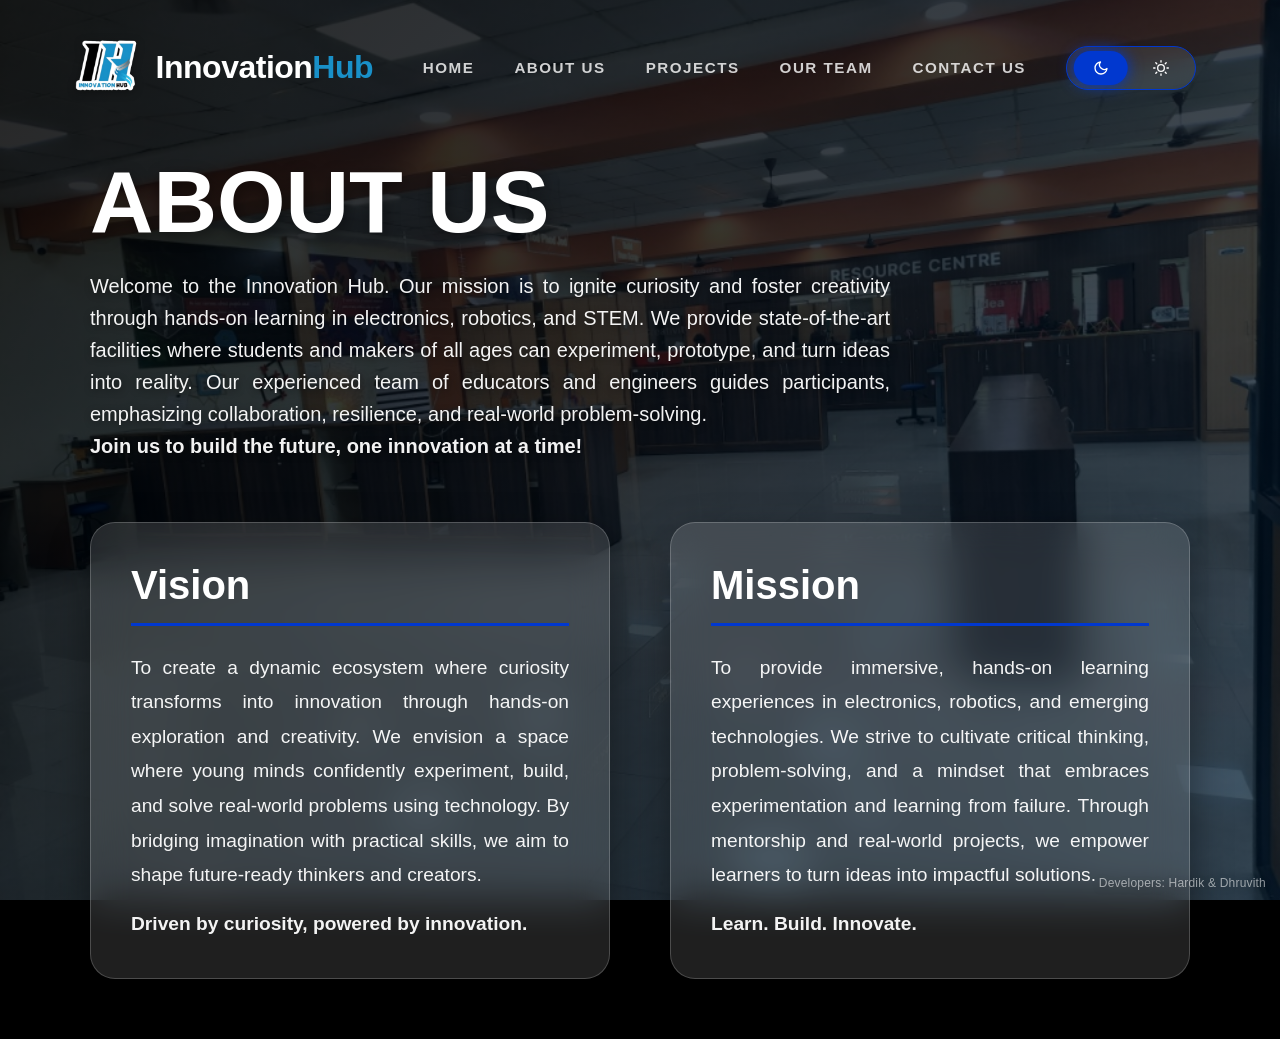
==== about.html @ 6077fe07 "hii" ====
<!DOCTYPE html>
<html lang="en">

<head>
    <meta charset="UTF-8">
    <meta name="viewport" content="width=device-width, initial-scale=1.0">
    <title>About Us | Innovation Hub</title>

    <link rel="icon" type="image/png" href="hub-logo.png">
    <link rel="stylesheet" href="style.css">
</head>

<body data-theme="dark">

    <div class="int-bg-overlay"></div>

    <header class="top-bar">
        <div class="logo-row">
            <div class="title-group">
                <img src="hub-logo.png" alt="Innovation Hub Logo" class="title-logo">
                <span class="hub-name">Innovation<span class="hub-name2">Hub</span></span>
            </div>
            <div class="control-row">
                <div class="top-nav">

                    <a href="home.html">Home</a>
                    <a href="about.html">About Us</a>
                    <a href="project.html">Projects</a>
                    <a href="team.html">Our Team</a>
                    <a href="#">Contact Us</a>
                </div>

                <button class="nav-hamburger" id="navHamburger" aria-label="Open navigation menu" aria-expanded="false"
                    aria-controls="mobileNav">
                    <span class="dot"></span><span class="dot"></span><span class="dot"></span>
                </button>

                <div class="mobile-nav" id="mobileNav" role="menu" aria-label="Navigation menu">
                    <a class="mobile-nav-link" href="home.html" role="menuitem">Home</a>
                    <a class="mobile-nav-link" href="about.html" role="menuitem">About Us</a>
                    <a class="mobile-nav-link" href="project.html" role="menuitem">Projects</a>
                    <a class="mobile-nav-link" href="team.html" role="menuitem">Our Team</a>
                    <a class="mobile-nav-link" href="#" role="menuitem">Contact Us</a>
                </div>

                <div class="theme-switch-container">

                    <div class="theme-slider">
                        <input type="radio" name="theme" id="dark" value="dark" checked>
                        <label for="dark">
                            <svg width="16" height="16" viewBox="0 0 24 24" fill="none" stroke="currentColor"
                                stroke-width="2" stroke-linecap="round" stroke-linejoin="round">
                                <path d="M21 12.79A9 9 0 1 1 11.21 3 7 7 0 0 0 21 12.79z"></path>
                            </svg>
                        </label>
                        <input type="radio" name="theme" id="light" value="light">
                        <label for="light">
                            <svg width="16" height="16" viewBox="0 0 24 24" fill="none" stroke="currentColor"
                                stroke-width="2" stroke-linecap="round" stroke-linejoin="round">
                                <circle cx="12" cy="12" r="5"></circle>
                                <line x1="12" y1="1" x2="12" y2="3"></line>
                                <line x1="12" y1="21" x2="12" y2="23"></line>
                                <line x1="4.22" y1="4.22" x2="5.64" y2="5.64"></line>
                                <line x1="18.36" y1="18.36" x2="19.78" y2="19.78"></line>
                                <line x1="1" y1="12" x2="3" y2="12"></line>
                                <line x1="21" y1="12" x2="23" y2="12"></line>
                                <line x1="4.22" y1="19.78" x2="5.64" y2="18.36"></line>
                                <line x1="18.36" y1="5.64" x2="19.78" y2="4.22"></line>
                            </svg>
                        </label>
                        <div class="slider-pill"></div>
                    </div>
                </div>
            </div>


            <button class="theme-toggle-btn" id="themeToggle" aria-label="Toggle theme">
                <svg class="moon-icon" width="18" height="18" viewBox="0 0 24 24" fill="none" stroke="currentColor"
                    stroke-width="2" stroke-linecap="round" stroke-linejoin="round">
                    <path d="M21 12.79A9 9 0 1 1 11.21 3 7 7 0 0 0 21 12.79z"></path>
                </svg>
                <svg class="sun-icon" width="18" height="18" viewBox="0 0 24 24" fill="none" stroke="currentColor"
                    stroke-width="2" stroke-linecap="round" stroke-linejoin="round">
                    <circle cx="12" cy="12" r="5"></circle>
                    <line x1="12" y1="1" x2="12" y2="3"></line>
                    <line x1="12" y1="21" x2="12" y2="23"></line>
                    <line x1="4.22" y1="4.22" x2="5.64" y2="5.64"></line>
                    <line x1="18.36" y1="18.36" x2="19.78" y2="19.78"></line>
                    <line x1="1" y1="12" x2="3" y2="12"></line>
                    <line x1="21" y1="12" x2="23" y2="12"></line>
                    <line x1="4.22" y1="19.78" x2="5.64" y2="18.36"></line>
                    <line x1="18.36" y1="5.64" x2="19.78" y2="4.22"></line>
                </svg>
            </button>
        </div>
    </header>

    <main class="hero-container">
        <div class="hero-content">
            <div class="hero-text">
                <h1>ABOUT US</h1>
                <p class="hero-subtext">
                    Welcome to the Innovation Hub. Our mission is to ignite

                    curiosity and foster creativity through hands-on learning in electronics, robotics, and STEM.
                    We provide state-of-the-art facilities where students and makers

                    of all ages can experiment, prototype, and turn ideas into reality.
                    Our experienced team of educators and engineers guides participants, emphasizing collaboration,
                    resilience, and real-world problem-solving.<br>
                    <b>Join us to build the future, one innovation at a time!</b>
                </p>
            </div>
        </div>
    </main>

    <section class="vm-section">
        <div class="vm-box vision-box">
            <h2>Vision</h2>
            <p>To create a dynamic ecosystem where curiosity transforms into innovation through hands-on exploration and
                creativity. We envision a space where young minds confidently experiment, build, and solve real-world
                problems
                using technology. By bridging imagination with practical skills, we aim to shape future-ready thinkers
                and
                creators.</p>
            <h3>Driven by curiosity, powered by innovation.</h3>
        </div>
        <div class="vm-box mission-box">
            <h2>Mission</h2>
            <p>To provide immersive, hands-on learning experiences in electronics, robotics, and emerging technologies.
                We strive
                to cultivate critical thinking, problem-solving, and a mindset that embraces experimentation and
                learning from
                failure. Through mentorship and real-world projects, we empower learners to turn ideas into impactful
                solutions.</p>
            <h3>Learn. Build. Innovate.</h3>
        </div>
    </section>



    <div class="page-credit">Developers: Hardik &amp; Dhruvith</div>
    <script src="script.js"></script>
</body>

</html>
---- style.css ----
/* --- THEME PALETTES (Colors adjust the overlay transparency) --- */
[data-theme="dark"] {
    --bg-color: #000000;
    --overlay-gradient: linear-gradient(135deg, rgba(0, 0, 0, 0.85) 0%, rgba(0, 20, 40, 0.7) 100%);
    --text-color: #ffffff;
    --accent: #0138cf;
}

[data-theme="light"] {
    --bg-color: #ffffff;
    --overlay-gradient: linear-gradient(135deg, rgba(255, 255, 255, 0.9) 0%, rgba(240, 245, 255, 0.8) 100%);
    --text-color: #1a1a1a;
    --accent: #0138cf;
}

/* [data-theme="galaxy"] {
    --bg-color: #1a0033;
    --overlay-gradient: linear-gradient(135deg, rgba(20, 0, 40, 0.85) 0%, rgba(60, 0, 100, 0.7) 100%);
    --text-color: #f3e5f5;
    --accent: #a08ec3;
} */

* {
    margin: 0;
    padding: 0;
    box-sizing: border-box;
    font-family: 'Segoe UI', Tahoma, Geneva, Verdana, sans-serif;
}

body {
    background-color: var(--bg-color);
    color: var(--text-color);
    min-height: 100vh;
    display: flex;
    flex-direction: column;
    transition: all 0.5s ease;
    overflow-x: hidden;
}

/* FULL SCREEN BACKGROUND IMAGE */
.int-bg-overlay {
    position: fixed;
    top: 0;
    left: 0;
    width: 100%;
    height: 100%;
    /* Apply the theme gradient OVER the interior photo */
    background: var(--overlay-gradient), url('hub-interior.jpg');
    background-size: cover;
    background-position: center;
    background-attachment: fixed;
    z-index: -1;
    opacity: 1;
    /* Adjust this to make the photo more or less visible */
}

.pro-bg-overlay {
    position: fixed;
    top: 0;
    left: 0;
    width: 100%;
    height: 100%;
    /* Apply the theme gradient OVER the interior photo */
    background: var(--overlay-gradient), url('project-pic.jpg');
    background-size: cover;
    background-position: center;
    background-attachment: fixed;
    z-index: -1;
    opacity: 1;
    /* Adjust this to make the photo more or less visible */
}

/* Credits / Developers */
.page-credit {
    position: fixed;
    right: 14px;
    bottom: 10px;
    font-size: 12px;
    opacity: 0.55;
    color: var(--text-color);
    z-index: 9999;
    pointer-events: none;
    letter-spacing: 0.2px;
    text-shadow: 0 2px 8px rgba(0, 0, 0, 0.35);
}

/* Header Section */
.top-bar {
    display: flex;
    flex-direction: column;
    padding: 30px 5% 10px 5%;
    gap: 15px;
}

.logo-row {
    display: flex;
    justify-content: space-between;
    width: 100%;
    align-items: center;
}

.title-group {
    display: flex;
    align-items: center;
    gap: 15px;
}

.title-logo {
    height: 75px;
    width: auto;
    filter: drop-shadow(0 2px 4px rgba(0, 0, 0, 0.3));
}

.logo {
    height: 75px;
    width: auto;
    filter: drop-shadow(0 2px 4px rgba(0, 0, 0, 0.3));
}

.hub-name {
    font-weight: 800;
    font-size: 2rem;
    letter-spacing: -0.5px;
}

.hub-name2 {
    font-weight: 800;
    font-size: 2rem;
    letter-spacing: -0.5px;
    color: rgb(25, 144, 200);
}

.control-row {
    display: flex;
    justify-content: flex-end;
    width: 100%;
    gap: 10px;
}

/* Theme Slider */
.theme-switch-container {
    background: rgba(255, 255, 255, 0.1);
    backdrop-filter: blur(10px);
    padding: 4px;
    margin-right: 20px;
    border-radius: 50px;
    border: 1px solid var(--accent);
}

.theme-slider {
    display: flex;
    position: relative;
    width: 120px;
    height: 34px;
}

.theme-slider input {
    display: none;
}

.theme-slider label {
    flex: 1;
    display: flex;
    align-items: center;
    justify-content: center;
    padding: 8px 0;
    cursor: pointer;
    z-index: 2;
    font-size: 0.85rem;
    font-weight: 700;
    transition: 0.3s;
}

.slider-pill {
    position: absolute;
    height: 100%;
    width: 45%;
    background: var(--accent);
    border-radius: 50px;
    transition: transform 0.4s cubic-bezier(0.68, -0.55, 0.265, 1.55);
    z-index: 1;
    box-shadow: 0 0 15px var(--accent);
}

#dark:checked~.slider-pill {
    transform: translateX(5%);
}

#light:checked~.slider-pill {
    transform: translateX(115%);
}

input:checked+label {
    color: #ffffff;
}

/* Mobile Theme Toggle Button */
.theme-toggle-btn {
    display: none;
    background: rgba(255, 255, 255, 0.1);
    backdrop-filter: blur(10px);
    border: 1px solid var(--accent);
    border-radius: 50%;
    width: 38px;
    height: 38px;
    align-items: center;
    justify-content: center;
    cursor: pointer;
    color: var(--text-color);
    padding: 0;
    flex-shrink: 0;
}

.theme-toggle-btn svg {
    display: none;
}

[data-theme="dark"] .theme-toggle-btn .sun-icon {
    display: block;
}

[data-theme="light"] .theme-toggle-btn .moon-icon {
    display: block;
}

/* Hero Section */
.hero-container {
    flex: 1;
    display: flex;
    align-items: center;
    margin-left: 0px;
}

.hero-text {
    text-align: left;
    max-width: 800px;
    margin-left: 90px;
}

.hero-text h1 {
    font-size: 5.5rem;
    line-height: 0.85;
    font-weight: 900;
    margin-bottom: 30px;
    margin-top: 50px;
    text-shadow: 2px 4px 15px rgba(0, 0, 0, 0.4);
}

.hero-subtext {
    font-size: 1.25rem;
    line-height: 1.6;
    font-weight: 500;
    max-width: 1500px;
    opacity: 0.95;
    text-shadow: 1px 2px 8px rgba(0, 0, 0, 0.5);
    text-align: justify;
}

/* Top Navigation (Desktop) */
.top-nav {
    display: flex;
    flex-direction: row;
    gap: 40px;
    align-items: center;
    padding-right: 30px;
}

.top-nav a {
    color: var(--text-color);
    text-decoration: none;
    font-weight: 700;
    text-transform: uppercase;
    font-size: 0.95rem;
    letter-spacing: 1.5px;
    transition: 0.3s;
    opacity: 0.8;
    white-space: nowrap;
}

.top-nav a:hover {
    opacity: 1;
    color: var(--accent);
    transform: translateY(-2px);
}

/* Mobile Navigation */
.nav-hamburger {
    display: none;
    background: rgba(255, 255, 255, 0.1);
    backdrop-filter: blur(10px);
    border: 1px solid var(--accent);
    border-radius: 50%;
    width: 38px;
    height: 38px;
    cursor: pointer;
    flex-shrink: 0;
    position: relative;
    align-items: center;
    justify-content: center;
    padding: 0;
}

.nav-hamburger .dot {
    position: absolute;
    left: 50%;
    transform: translateX(-50%);
    width: 4px;
    height: 4px;
    background: var(--text-color);
    border-radius: 999px;
}

.nav-hamburger .dot:nth-child(1) {
    top: 50%;
    transform: translateX(-50%) translateY(-1px);
}

.nav-hamburger .dot:nth-child(2) {
    top: 50%;
    transform: translateX(-50%) translateY(0px);
}

.nav-hamburger .dot:nth-child(3) {
    top: 50%;
    transform: translateX(-50%) translateY(1px);
}


.mobile-nav {


    display: none;
    position: absolute;
    right: 5%;
    top: 110px;
    z-index: 2000;

    background: rgba(255, 255, 255, 0.08);
    backdrop-filter: blur(20px);
    border: 1px solid rgba(255, 255, 255, 0.18);
    border-radius: 18px;
    padding: 14px 10px;
    flex-direction: column;
    gap: 10px;
    min-width: 180px;
    z-index: 1000;
}

.mobile-nav a {
    color: var(--text-color);
    text-decoration: none;
    font-weight: 800;
    text-transform: uppercase;
    font-size: 0.9rem;
    letter-spacing: 1px;
    opacity: 0.9;
    padding: 8px 12px;
    border-radius: 12px;
}

.mobile-nav a:hover {
    opacity: 1;
    color: var(--accent);
    background: rgba(255, 255, 255, 0.06);
}

.mobile-nav.open {
    display: flex;
}

/* Vision & Mission Section */
.vm-section {
    display: grid;
    grid-template-columns: 1fr 1fr;
    gap: 60px;
    margin: 60px 90px;
    padding: 0;
}

.vm-box {
    background: rgba(255, 255, 255, 0.12);
    backdrop-filter: blur(20px);
    border-radius: 25px;
    padding: 40px;
    border: 1px solid rgba(255, 255, 255, 0.2);
    box-shadow: 0 15px 40px rgba(0, 0, 0, 0.4);
    transition: all 0.4s ease;
    color: var(--text-color);
}

.vm-box:hover {
    transform: translateY(-8px);
    box-shadow: 0 20px 50px rgba(0, 0, 0, 0.5);
    border-color: var(--accent);
}

.vm-box h2 {
    font-size: 2.5rem;
    margin-bottom: 25px;
    padding-bottom: 15px;
    border-bottom: 3px solid;
    opacity: 1;
}

.vision-box h2 {
    border-bottom-color: var(--accent);
}

.mission-box h2 {
    border-bottom-color: var(--accent);
}

.vm-box p {
    font-size: 1.2rem;
    line-height: 1.8;
    opacity: 0.95;
    text-align: justify;
}

.vm-box h3 {
    margin-top: 18px;
    font-size: 1.2rem;
    line-height: 1.4;
    color: var(--text-color);
    opacity: 0.95;
}

/* Projects Grid */
.projects-grid {
    display: grid;
    grid-template-columns: repeat(2, 1fr);
    gap: 30px;
    margin: 40px 90px;
    padding: 0;
}

.project-card {
    background: rgba(255, 255, 255, 0.12);
    backdrop-filter: blur(20px);
    border-radius: 20px;
    overflow: hidden;
    border: 1px solid rgba(255, 255, 255, 0.2);
    box-shadow: 0 15px 40px rgba(0, 0, 0, 0.4);
    transition: all 0.4s ease;
    color: var(--text-color);
    display: flex;
    flex-direction: row;
    align-items: stretch;
}

.project-card:hover {
    transform: translateY(-8px);
    box-shadow: 0 20px 50px rgba(0, 0, 0, 0.5);
    border-color: var(--accent);
}

.project-img {
    width: 180px;
    height: auto;
    object-fit: cover;
    display: block;
    flex-shrink: 0;
}

.project-info {
    padding: 20px;
    flex: 1;
    display: flex;
    flex-direction: column;
    justify-content: center;
}

.project-info h3 {
    font-size: 1.4rem;
    margin-bottom: 10px;
    font-weight: 700;
}

.project-info p {
    font-size: 1rem;
    line-height: 1.5;
    opacity: 0.9;
}

/* Team Cards */
.team-cards {
    display: grid;
    grid-template-columns: repeat(3, minmax(0, 1fr));
    gap: 30px;
    margin: 40px 90px 80px;
    padding: 0;
}

.team-card {
    background: rgba(255, 255, 255, 0.12);
    backdrop-filter: blur(20px);
    border-radius: 20px;
    overflow: hidden;
    border: 1px solid rgba(255, 255, 255, 0.2);
    box-shadow: 0 15px 40px rgba(0, 0, 0, 0.4);
    color: var(--text-color);
    transition: all 0.4s ease;
}

.team-card:hover {
    transform: translateY(-8px);
    box-shadow: 0 20px 50px rgba(0, 0, 0, 0.5);
    border-color: var(--accent);
}

.team-card-media {
    aspect-ratio: 4 / 3;
    background: rgba(255, 255, 255, 0.08);
    overflow: hidden;
}

.team-card-img {
    width: 100%;
    height: 100%;
    display: block;
    object-fit: cover;
}

.team-card-body {
    padding: 22px;
}

.team-card-name h2 {
    font-size: 1.35rem;
    line-height: 1.2;
    margin-bottom: 12px;
}

.team-card-role {
    font-size: 1rem;
    line-height: 1.5;
    opacity: 0.9;
}

@media (max-width: 768px) {

    /* Background overlays */
    .int-bg-overlay,
    .pro-bg-overlay {
        background-attachment: scroll;
    }

    /* Hide desktop nav, show hamburger */
    .top-nav {
        display: none;
    }

    .nav-hamburger {
        display: inline-flex;
    }

    /* mobile dropdown position tweaks */
    .mobile-nav {
        display: none;
    }

    /* Header / Top Bar */
    .top-bar {
        padding: 15px 5% 10px 5%;
    }

    .logo-row {
        flex-wrap: nowrap;
        justify-content: space-between;
        align-items: center;
        gap: 8px;
    }

    .title-group {
        gap: 8px;
        min-width: 0;
    }

    .title-logo,
    .logo {
        height: 48px;
    }

    .hub-name,
    .hub-name2 {
        font-size: 1.25rem;
        letter-spacing: 0;
        white-space: nowrap;
    }

    .control-row {
        width: auto;
        flex: 0 0 auto;
        align-items: center;
        gap: 8px;
    }

    /* Ensure nav button appears right of theme toggle on mobile */
    .theme-toggle-btn {
        order: 1;
    }

    .nav-hamburger {
        order: 2;
    }


    .theme-switch-container {
        display: none;
    }

    .theme-toggle-btn {
        display: inline-flex;
    }

    .mobile-nav {
        right: 5%;
        top: 76px;
        border-radius: 14px;
    }

    .mobile-nav.open {
        display: flex;
    }

    .hero-container {
        align-items: flex-start;
        padding: 24px 5% 0;
    }

    .hero-content {
        width: 100%;
    }

    .hero-text {
        margin-left: 0;
        max-width: 100%;
    }

    .hero-text h1 {
        font-size: clamp(3rem, 14vw, 4.6rem);
        line-height: 0.9;
        margin-top: 24px;
        margin-bottom: 22px;
    }

    .hero-subtext {
        font-size: 1rem;
        line-height: 1.65;
        text-align: left;
    }

    .vm-section,
    .projects-grid,
    .team-cards {
        grid-template-columns: 1fr;
        gap: 22px;
        margin: 36px 5% 74px;
    }

    .vm-box {
        border-radius: 18px;
        padding: 26px;
    }

    .vm-box h2 {
        font-size: 2rem;
        margin-bottom: 18px;
    }

    .vm-box p {
        font-size: 1rem;
        line-height: 1.65;
        text-align: left;
    }

    .project-card {
        flex-direction: column;
    }

    .project-img {
        width: 100%;
        height: 220px;
    }

    .project-info {
        padding: 18px;
    }

    .team-card-body {
        padding: 18px;
    }

    .page-credit {
        right: 10px;
        bottom: 8px;
        font-size: 11px;
    }
}

@media (min-width: 769px) and (max-width: 1100px) {
    .top-nav {
        gap: 18px;
        padding-right: 12px;
    }

    .top-nav a {
        font-size: 0.82rem;
        letter-spacing: 1px;
    }

    .theme-switch-container {
        margin-right: 0;
    }

    .hero-text {
        margin-left: 50px;
        margin-right: 50px;
    }

    .hero-text h1 {
        font-size: 4.6rem;
    }

    .vm-section,
    .projects-grid,
    .team-cards {
        margin-left: 50px;
        margin-right: 50px;
    }

    .team-cards {
        grid-template-columns: repeat(2, minmax(0, 1fr));
    }
}
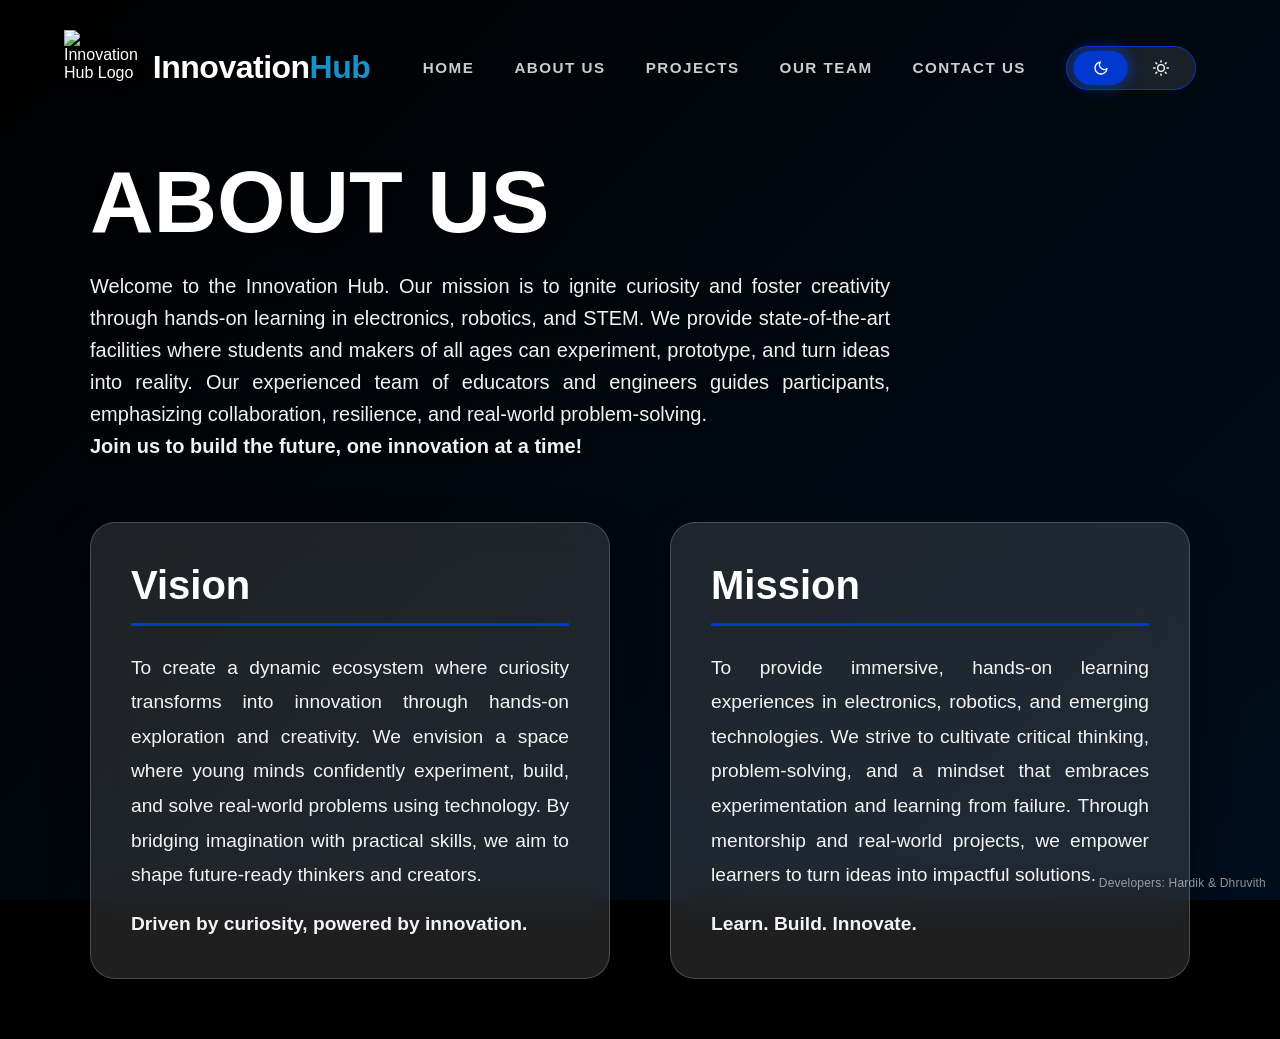
==== commit b5b0c187: "website readygit add .!" ====
--- a/about.html
+++ b/about.html
@@ -27,7 +27,7 @@
                     <a href="about.html">About Us</a>
                     <a href="project.html">Projects</a>
                     <a href="team.html">Our Team</a>
-                    <a href="#">Contact Us</a>
+                    <a href="contact.html">Contact Us</a>
                 </div>
 
                 <button class="nav-hamburger" id="navHamburger" aria-label="Open navigation menu" aria-expanded="false"
@@ -40,7 +40,7 @@
                     <a class="mobile-nav-link" href="about.html" role="menuitem">About Us</a>
                     <a class="mobile-nav-link" href="project.html" role="menuitem">Projects</a>
                     <a class="mobile-nav-link" href="team.html" role="menuitem">Our Team</a>
-                    <a class="mobile-nav-link" href="#" role="menuitem">Contact Us</a>
+                    <a class="mobile-nav-link" href="contact.html" role="menuitem">Contact Us</a>
                 </div>
 
                 <div class="theme-switch-container">
@@ -143,4 +143,4 @@
     <script src="script.js"></script>
 </body>
 
-</html>+</html>
--- a/style.css
+++ b/style.css
@@ -537,6 +537,330 @@
     opacity: 0.9;
 }
 
+/* Contact Form */
+.contact-hero {
+    align-items: flex-start;
+    padding: 44px 90px 86px;
+}
+
+.contact-content {
+    display: grid;
+    grid-template-columns: minmax(360px, 0.9fr) minmax(380px, 1fr);
+    gap: 58px;
+    width: 100%;
+    align-items: center;
+}
+
+.contact-copy {
+    margin-left: 0;
+    max-width: 680px;
+}
+
+.contact-copy h1 {
+    font-size: clamp(4.1rem, 6vw, 5rem);
+    margin-top: 18px;
+    margin-bottom: 24px;
+}
+
+.contact-subtext {
+    max-width: 660px;
+    font-size: 1.08rem;
+    line-height: 1.72;
+    text-align: left;
+}
+
+.contact-highlights {
+    display: grid;
+    gap: 14px;
+    margin-top: 30px;
+}
+
+.contact-highlight {
+    display: grid;
+    grid-template-columns: 48px 1fr;
+    gap: 16px;
+    align-items: flex-start;
+    padding: 18px 20px;
+    border-radius: 18px;
+    background:
+        linear-gradient(135deg, rgba(255, 255, 255, 0.14), rgba(255, 255, 255, 0.06));
+    border: 1px solid rgba(255, 255, 255, 0.16);
+    box-shadow: 0 12px 34px rgba(0, 0, 0, 0.28);
+    backdrop-filter: blur(16px);
+    transition: transform 0.35s ease, border-color 0.35s ease, background 0.35s ease;
+}
+
+.contact-highlight:hover {
+    transform: translateX(6px);
+    border-color: rgba(25, 144, 200, 0.55);
+    background:
+        linear-gradient(135deg, rgba(255, 255, 255, 0.18), rgba(1, 56, 207, 0.12));
+}
+
+.highlight-icon {
+    width: 48px;
+    height: 48px;
+    border-radius: 50%;
+    display: inline-flex;
+    align-items: center;
+    justify-content: center;
+    color: #ffffff;
+    background: rgba(1, 56, 207, 0.84);
+    box-shadow: 0 0 18px rgba(1, 56, 207, 0.56), inset 0 0 12px rgba(255, 255, 255, 0.12);
+}
+
+.highlight-icon svg {
+    width: 22px;
+    height: 22px;
+}
+
+.contact-highlight h2 {
+    font-size: 1rem;
+    line-height: 1.2;
+    margin-bottom: 6px;
+    letter-spacing: 0.5px;
+    text-transform: uppercase;
+}
+
+.contact-highlight p {
+    font-size: 0.96rem;
+    line-height: 1.6;
+    opacity: 0.88;
+}
+
+.contact-panel {
+    position: relative;
+    overflow: hidden;
+    background:
+        linear-gradient(145deg, rgba(255, 255, 255, 0.17), rgba(255, 255, 255, 0.07)),
+        rgba(0, 0, 0, 0.16);
+    backdrop-filter: blur(28px) saturate(135%);
+    border-radius: 24px;
+    border: 1px solid rgba(255, 255, 255, 0.24);
+    box-shadow:
+        0 26px 70px rgba(0, 0, 0, 0.48),
+        inset 0 1px 0 rgba(255, 255, 255, 0.18);
+    color: var(--text-color);
+    padding: 38px;
+    transition: all 0.4s ease;
+    width: 100%;
+}
+
+.contact-panel::before,
+.contact-panel::after {
+    content: "";
+    position: absolute;
+    pointer-events: none;
+    border-radius: 50%;
+}
+
+.contact-panel::before {
+    width: 260px;
+    height: 260px;
+    right: -90px;
+    top: -100px;
+    background: rgba(25, 144, 200, 0.24);
+    filter: blur(18px);
+}
+
+.contact-panel::after {
+    width: 220px;
+    height: 220px;
+    left: -110px;
+    bottom: -120px;
+    background: rgba(1, 56, 207, 0.25);
+    filter: blur(20px);
+}
+
+.contact-panel:hover {
+    transform: translateY(-6px);
+    box-shadow:
+        0 30px 82px rgba(0, 0, 0, 0.55),
+        0 0 34px rgba(1, 56, 207, 0.16),
+        inset 0 1px 0 rgba(255, 255, 255, 0.22);
+    border-color: rgba(25, 144, 200, 0.58);
+}
+
+.contact-form {
+    position: relative;
+    z-index: 1;
+    display: flex;
+    flex-direction: column;
+    gap: 20px;
+}
+
+.form-row {
+    display: flex;
+    flex-direction: column;
+    gap: 10px;
+}
+
+.form-row label {
+    font-size: 0.84rem;
+    font-weight: 800;
+    letter-spacing: 1.2px;
+    text-transform: uppercase;
+    opacity: 0.86;
+}
+
+.form-row input,
+.form-row textarea {
+    width: 100%;
+    border: 1px solid rgba(255, 255, 255, 0.2);
+    border-radius: 16px;
+    background: rgba(255, 255, 255, 0.085);
+    color: var(--text-color);
+    font-size: 1rem;
+    line-height: 1.55;
+    padding: 15px 17px;
+    outline: none;
+    box-shadow: inset 0 1px 0 rgba(255, 255, 255, 0.08);
+    transition: border-color 0.3s ease, box-shadow 0.3s ease, background 0.3s ease, transform 0.3s ease;
+}
+
+.form-row textarea {
+    min-height: 178px;
+    resize: vertical;
+}
+
+.form-row input::placeholder,
+.form-row textarea::placeholder {
+    color: var(--text-color);
+    opacity: 0.55;
+}
+
+.form-row input:focus,
+.form-row textarea:focus {
+    border-color: rgba(25, 144, 200, 0.78);
+    background: rgba(255, 255, 255, 0.14);
+    box-shadow:
+        0 0 0 3px rgba(1, 56, 207, 0.22),
+        0 0 24px rgba(25, 144, 200, 0.22),
+        inset 0 1px 0 rgba(255, 255, 255, 0.12);
+    transform: translateY(-1px);
+}
+
+.form-row input.field-error,
+.form-row textarea.field-error {
+    border-color: #ff6b6b;
+    box-shadow: 0 0 0 3px rgba(255, 107, 107, 0.18);
+}
+
+.contact-submit {
+    width: fit-content;
+    min-width: 190px;
+    min-height: 48px;
+    border: 1px solid var(--accent);
+    border-radius: 50px;
+    background: var(--accent);
+    color: #ffffff;
+    cursor: pointer;
+    font-size: 0.95rem;
+    font-weight: 800;
+    letter-spacing: 1px;
+    text-transform: uppercase;
+    padding: 13px 24px;
+    box-shadow: 0 0 15px rgba(1, 56, 207, 0.55);
+    transition: transform 0.3s ease, box-shadow 0.3s ease, opacity 0.3s ease;
+    position: relative;
+    display: inline-flex;
+    align-items: center;
+    justify-content: center;
+    gap: 10px;
+}
+
+.contact-submit:hover {
+    transform: translateY(-2px);
+    box-shadow: 0 10px 28px rgba(1, 56, 207, 0.45);
+}
+
+.contact-submit:disabled {
+    cursor: not-allowed;
+    opacity: 0.75;
+    transform: none;
+}
+
+.btn-loader {
+    display: none;
+    width: 17px;
+    height: 17px;
+    border: 2px solid rgba(255, 255, 255, 0.45);
+    border-top-color: #ffffff;
+    border-radius: 50%;
+    animation: submit-spin 0.8s linear infinite;
+}
+
+.contact-form.is-submitting .btn-loader {
+    display: inline-block;
+}
+
+.form-status {
+    min-height: 24px;
+    font-size: 0.95rem;
+    font-weight: 700;
+    line-height: 1.5;
+    opacity: 0;
+    transform: translateY(4px);
+    transition: opacity 0.3s ease, transform 0.3s ease;
+}
+
+.form-status.show {
+    opacity: 1;
+    transform: translateY(0);
+}
+
+.form-status.success {
+    color: #6fffb0;
+}
+
+.form-status.error {
+    color: #ff8c8c;
+}
+
+.hidden-field {
+    display: none;
+}
+
+.contact-toast {
+    position: fixed;
+    left: 50%;
+    bottom: 34px;
+    z-index: 10000;
+    max-width: min(420px, calc(100% - 32px));
+    padding: 14px 18px;
+    border-radius: 16px;
+    background: rgba(255, 255, 255, 0.12);
+    backdrop-filter: blur(20px);
+    border: 1px solid rgba(255, 255, 255, 0.2);
+    box-shadow: 0 15px 40px rgba(0, 0, 0, 0.45);
+    color: var(--text-color);
+    font-weight: 800;
+    line-height: 1.45;
+    opacity: 0;
+    pointer-events: none;
+    transform: translate(-50%, 16px);
+    transition: opacity 0.3s ease, transform 0.3s ease, border-color 0.3s ease;
+}
+
+.contact-toast.show {
+    opacity: 1;
+    transform: translate(-50%, 0);
+}
+
+.contact-toast.success {
+    border-color: rgba(111, 255, 176, 0.8);
+}
+
+.contact-toast.error {
+    border-color: rgba(255, 140, 140, 0.8);
+}
+
+@keyframes submit-spin {
+    to {
+        transform: rotate(360deg);
+    }
+}
+
 @media (max-width: 768px) {
 
     /* Background overlays */
@@ -691,6 +1015,61 @@
         padding: 18px;
     }
 
+    .contact-hero {
+        padding: 24px 5% 74px;
+    }
+
+    .contact-content {
+        grid-template-columns: 1fr;
+        gap: 28px;
+    }
+
+    .contact-copy h1 {
+        font-size: clamp(2.85rem, 13vw, 4rem);
+        margin-top: 18px;
+        margin-bottom: 20px;
+    }
+
+    .contact-subtext {
+        font-size: 1rem;
+        line-height: 1.65;
+    }
+
+    .contact-highlights {
+        gap: 12px;
+        margin-top: 24px;
+    }
+
+    .contact-highlight {
+        grid-template-columns: 42px 1fr;
+        gap: 14px;
+        padding: 16px;
+        border-radius: 16px;
+    }
+
+    .highlight-icon {
+        width: 42px;
+        height: 42px;
+        font-size: 0.72rem;
+    }
+
+    .contact-highlight h2 {
+        font-size: 0.94rem;
+    }
+
+    .contact-highlight p {
+        font-size: 0.92rem;
+    }
+
+    .contact-panel {
+        border-radius: 18px;
+        padding: 24px;
+    }
+
+    .contact-submit {
+        width: 100%;
+    }
+
     .page-credit {
         right: 10px;
         bottom: 8px;
@@ -729,7 +1108,25 @@
         margin-right: 50px;
     }
 
+    .contact-hero {
+        padding-left: 50px;
+        padding-right: 50px;
+    }
+
+    .contact-content {
+        grid-template-columns: 1fr;
+        gap: 34px;
+    }
+
+    .contact-copy {
+        max-width: 760px;
+    }
+
+    .contact-copy h1 {
+        font-size: 4.4rem;
+    }
+
     .team-cards {
         grid-template-columns: repeat(2, minmax(0, 1fr));
     }
-}+}
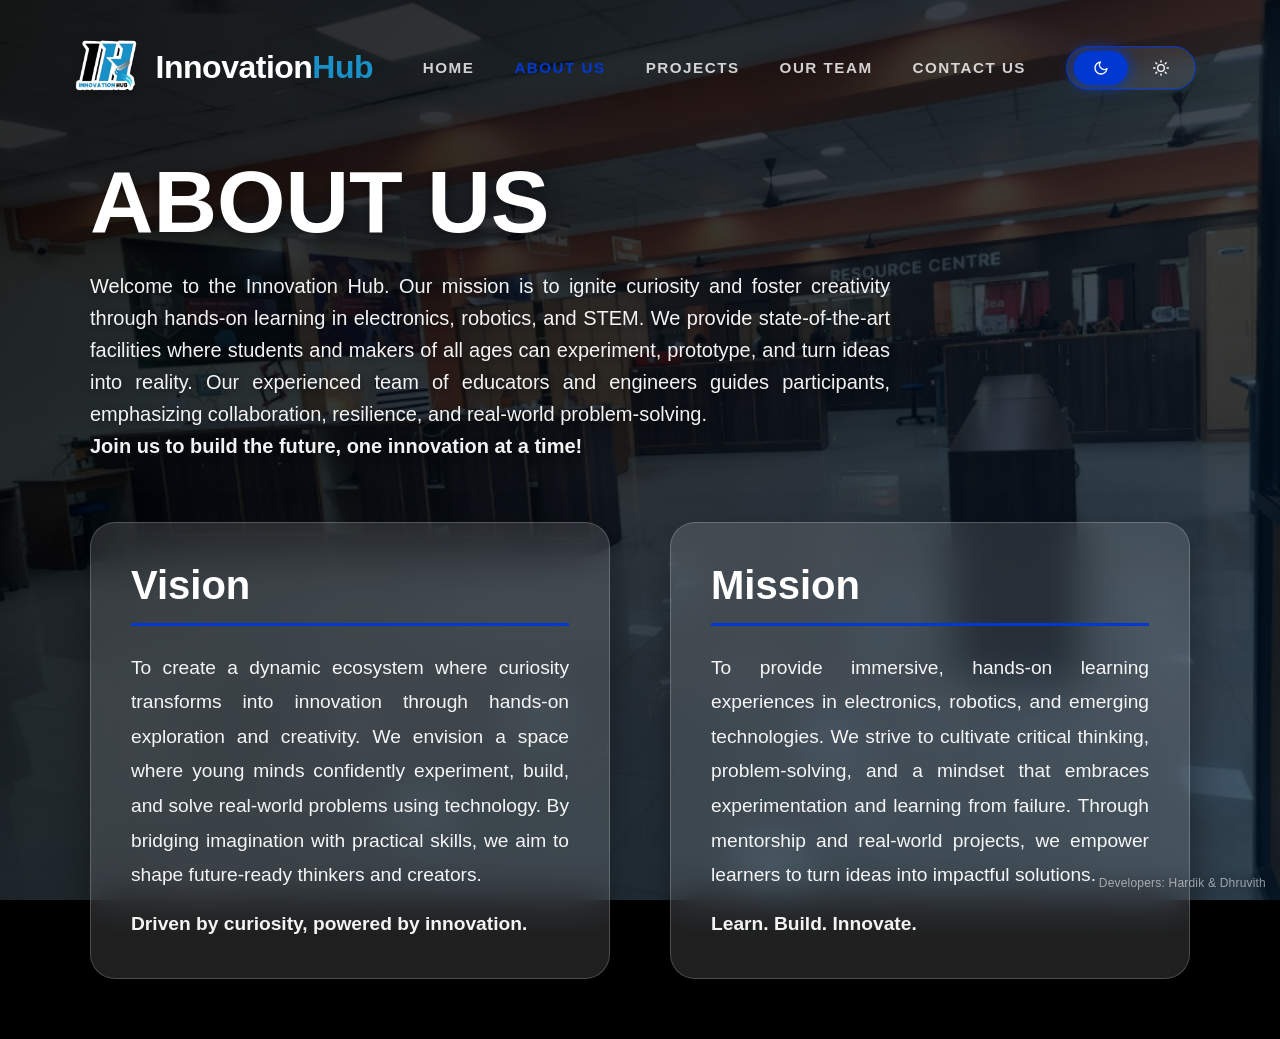
==== commit 73831b71: "delete tempo" ====
--- a/about.html
+++ b/about.html
@@ -7,7 +7,10 @@
     <title>About Us | Innovation Hub</title>
 
     <link rel="icon" type="image/png" href="hub-logo.png">
+    <meta name="description"
+        content="Innovation Hub - Learn robotics, electronics, AI, STEM and innovation through hands-on projects.">
     <link rel="stylesheet" href="style.css">
+
 </head>
 
 <body data-theme="dark">
@@ -23,8 +26,8 @@
             <div class="control-row">
                 <div class="top-nav">
 
-                    <a href="home.html">Home</a>
-                    <a href="about.html">About Us</a>
+                    <a href="index.html">Home</a>
+                    <a href="about.html" class="active">About Us</a>
                     <a href="project.html">Projects</a>
                     <a href="team.html">Our Team</a>
                     <a href="contact.html">Contact Us</a>
@@ -36,7 +39,7 @@
                 </button>
 
                 <div class="mobile-nav" id="mobileNav" role="menu" aria-label="Navigation menu">
-                    <a class="mobile-nav-link" href="home.html" role="menuitem">Home</a>
+                    <a class="mobile-nav-link" href="index.html" role="menuitem">Home</a>
                     <a class="mobile-nav-link" href="about.html" role="menuitem">About Us</a>
                     <a class="mobile-nav-link" href="project.html" role="menuitem">Projects</a>
                     <a class="mobile-nav-link" href="team.html" role="menuitem">Our Team</a>
@@ -143,4 +146,4 @@
     <script src="script.js"></script>
 </body>
 
-</html>
+</html>
--- a/style.css
+++ b/style.css
@@ -19,6 +19,10 @@
     --text-color: #f3e5f5;
     --accent: #a08ec3;
 } */
+
+html {
+    scroll-behavior: smooth;
+}
 
 * {
     margin: 0;
@@ -277,6 +281,12 @@
     white-space: nowrap;
 }
 
+.top-nav a.active,
+.mobile-nav a.active {
+    color: var(--accent);
+    opacity: 1;
+}
+
 .top-nav a:hover {
     opacity: 1;
     color: var(--accent);
@@ -310,20 +320,31 @@
     border-radius: 999px;
 }
 
+.nav-hamburger .dot {
+    position: absolute;
+    left: 50%;
+    width: 4px;
+    height: 4px;
+    background: var(--text-color);
+    border-radius: 999px;
+}
+
+/* three horizontal dots, optically centered */
 .nav-hamburger .dot:nth-child(1) {
     top: 50%;
-    transform: translateX(-50%) translateY(-1px);
+    transform: translateX(calc(-50% - 6px)) translateY(-50%);
 }
 
 .nav-hamburger .dot:nth-child(2) {
     top: 50%;
-    transform: translateX(-50%) translateY(0px);
+    transform: translateX(-50%) translateY(-50%);
 }
 
 .nav-hamburger .dot:nth-child(3) {
     top: 50%;
-    transform: translateX(-50%) translateY(1px);
-}
+    transform: translateX(calc(-50% + 6px)) translateY(-50%);
+}
+
 
 
 .mobile-nav {
@@ -1129,4 +1150,4 @@
     .team-cards {
         grid-template-columns: repeat(2, minmax(0, 1fr));
     }
-}
+}
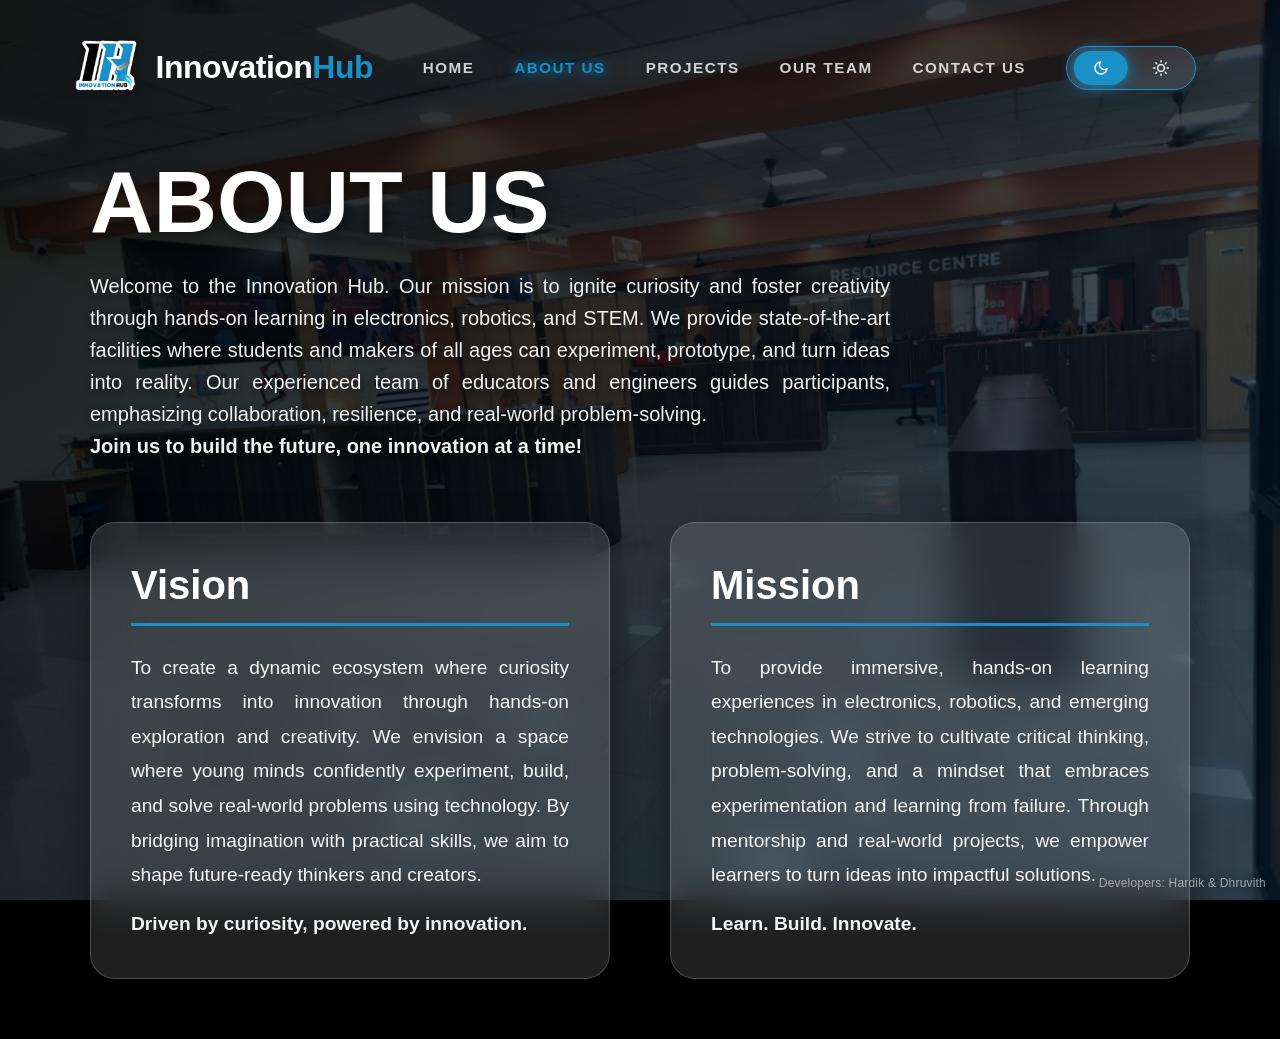
==== commit 91ae9ecc: "glitch fix" ====
--- a/about.html
+++ b/about.html
@@ -40,7 +40,8 @@
 
                 <div class="mobile-nav" id="mobileNav" role="menu" aria-label="Navigation menu">
                     <a class="mobile-nav-link" href="index.html" role="menuitem">Home</a>
-                    <a class="mobile-nav-link" href="about.html" role="menuitem">About Us</a>
+                    <a class="mobile-nav-link active" href="about.html" role="menuitem">About Us</a>
+
                     <a class="mobile-nav-link" href="project.html" role="menuitem">Projects</a>
                     <a class="mobile-nav-link" href="team.html" role="menuitem">Our Team</a>
                     <a class="mobile-nav-link" href="contact.html" role="menuitem">Contact Us</a>
@@ -143,7 +144,7 @@
 
 
     <div class="page-credit">Developers: Hardik &amp; Dhruvith</div>
-    <script src="script.js"></script>
+    <script type="module" src="script.js"></script>
 </body>
 
 </html>
--- a/style.css
+++ b/style.css
@@ -3,14 +3,14 @@
     --bg-color: #000000;
     --overlay-gradient: linear-gradient(135deg, rgba(0, 0, 0, 0.85) 0%, rgba(0, 20, 40, 0.7) 100%);
     --text-color: #ffffff;
-    --accent: #0138cf;
+    --accent: rgb(25, 144, 200);
 }
 
 [data-theme="light"] {
     --bg-color: #ffffff;
     --overlay-gradient: linear-gradient(135deg, rgba(255, 255, 255, 0.9) 0%, rgba(240, 245, 255, 0.8) 100%);
     --text-color: #1a1a1a;
-    --accent: #0138cf;
+    --accent: rgb(25, 144, 200);
 }
 
 /* [data-theme="galaxy"] {
@@ -83,9 +83,23 @@
     opacity: 0.55;
     color: var(--text-color);
     z-index: 9999;
-    pointer-events: none;
+    pointer-events: auto;
     letter-spacing: 0.2px;
     text-shadow: 0 2px 8px rgba(0, 0, 0, 0.35);
+}
+
+/* Make developer link clickable when used */
+.page-credit .developers-link {
+    pointer-events: auto;
+    color: inherit;
+    text-decoration: none;
+    cursor: pointer;
+}
+
+
+.page-credit .developers-link:hover {
+    color: var(--accent);
+    opacity: 1;
 }
 
 /* Header Section */
@@ -132,6 +146,7 @@
     font-size: 2rem;
     letter-spacing: -0.5px;
     color: rgb(25, 144, 200);
+
 }
 
 .control-row {
@@ -285,7 +300,12 @@
 .mobile-nav a.active {
     color: var(--accent);
     opacity: 1;
-}
+    text-shadow:
+        0 0 12px rgba(25, 144, 200, 0.85),
+        0 0 24px rgba(25, 144, 200, 0.55);
+}
+
+
 
 .top-nav a:hover {
     opacity: 1;
@@ -377,13 +397,17 @@
     opacity: 0.9;
     padding: 8px 12px;
     border-radius: 12px;
-}
+    transition: color 0.2s ease, opacity 0.2s ease, text-shadow 0.2s ease;
+}
+
 
 .mobile-nav a:hover {
     opacity: 1;
     color: var(--accent);
     background: rgba(255, 255, 255, 0.06);
-}
+    text-shadow: 0 0 10px rgba(25, 144, 200, 0.6);
+}
+
 
 .mobile-nav.open {
     display: flex;
